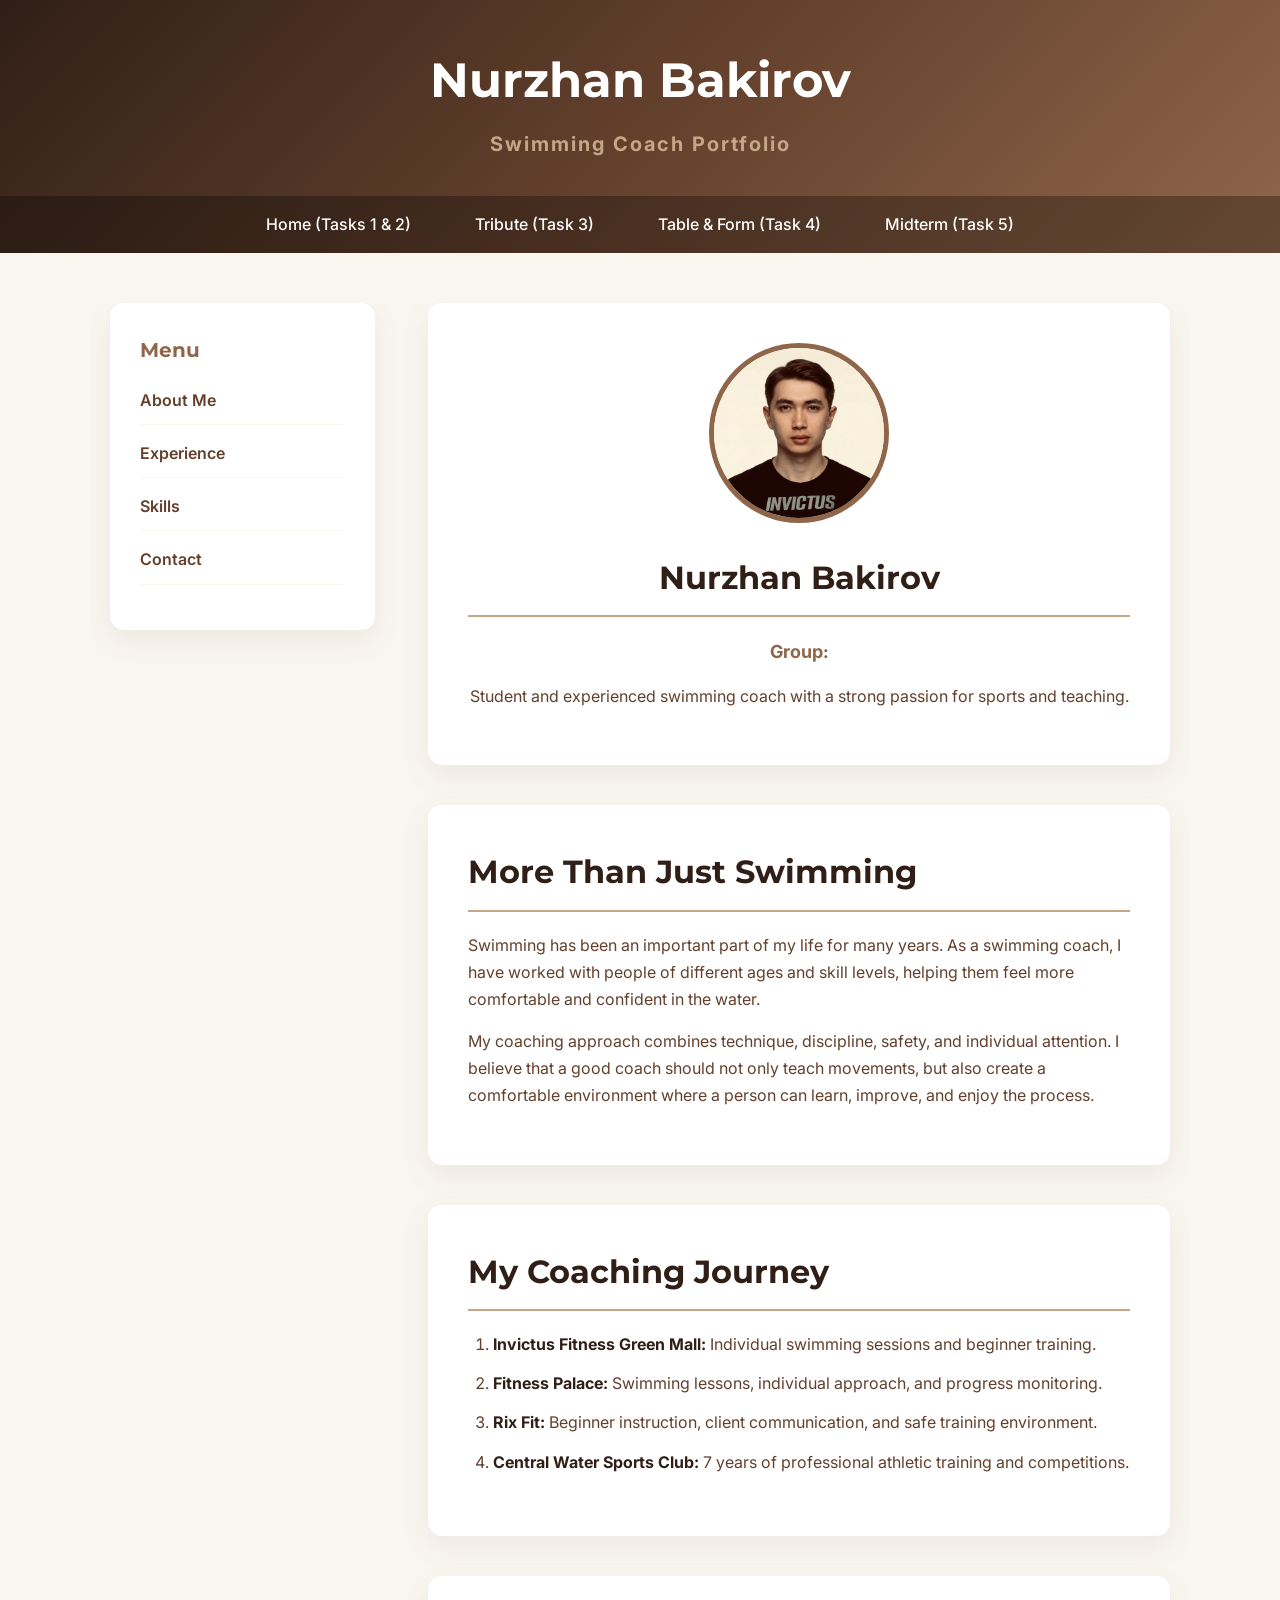
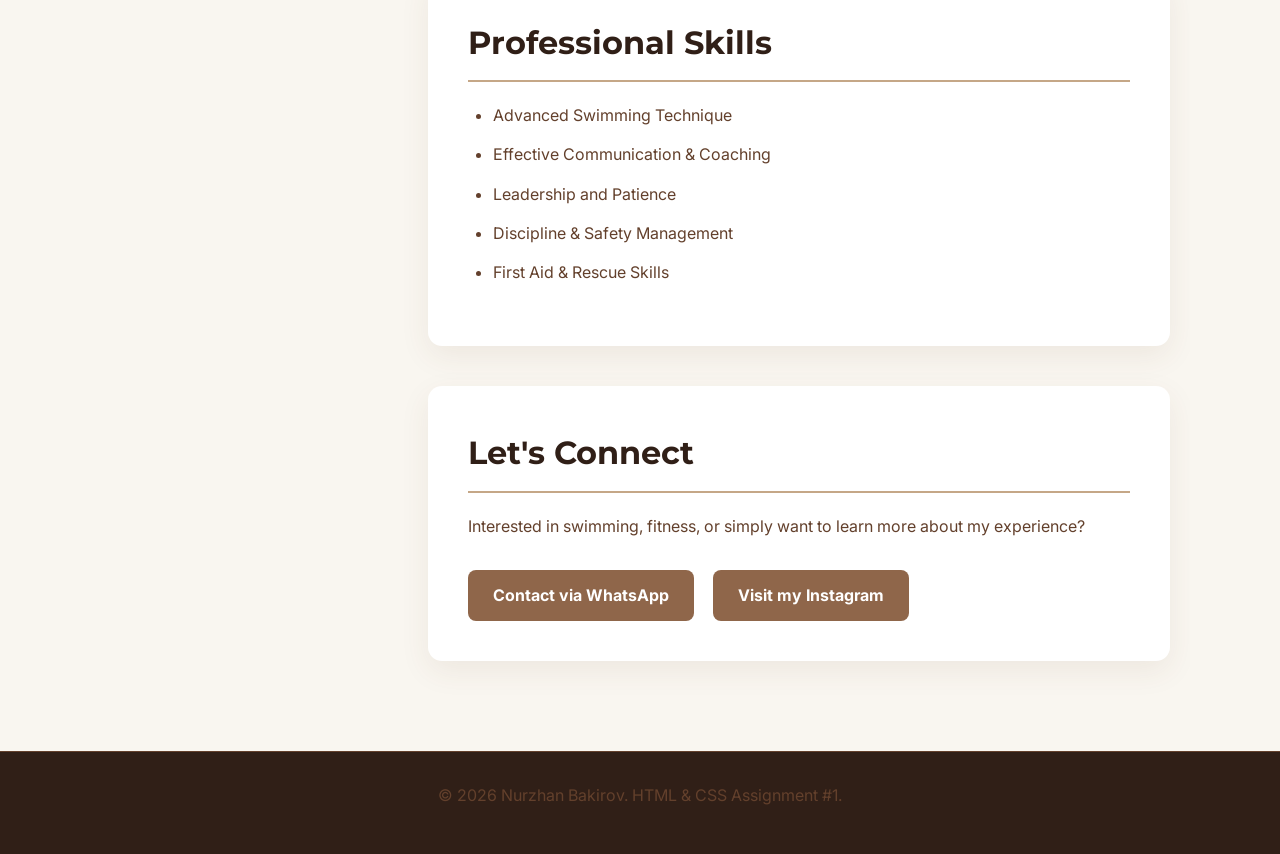
==== index.html @ d2626f7f "Add files via upload" ====
<!DOCTYPE html>
<html lang="en">
<head>
    <meta charset="UTF-8">
    <meta name="viewport" content="width=device-width, initial-scale=1.0">
    <title>Nurzhan Bakirov | Swimming Coach</title>
    
    <link rel="preconnect" href="https://fonts.googleapis.com">
    <link rel="preconnect" href="https://fonts.gstatic.com" crossorigin>
    <link href="https://fonts.googleapis.com/css2?family=Inter:wght@400;500;600;700&family=Montserrat:wght@600;700;800&display=swap" rel="stylesheet">
    
    <link rel="stylesheet" href="styles.css">
</head>
<body>

    <header class="header">
        <h1>Nurzhan Bakirov</h1>
        <p class="subtitle">Swimming Coach Portfolio</p>
        
        <nav class="navbar">
            <a href="index.html">Home (Tasks 1 & 2)</a>
            <!-- Ссылка ведет в правильную папку -->
            <a href="exercise1/index.html">Tribute (Task 3)</a>
            <a href="table.html">Table & Form (Task 4)</a>
            <a href="midterm.html">Midterm (Task 5)</a>
        </nav>
    </header>

    <div class="layout-container">

        <div class="sidebar">
            <h3>Menu</h3>
            <ul class="sidebar-menu">
                <li><a href="#about">About Me</a></li>
                <li><a href="#experience">Experience</a></li>
                <li><a href="#skills">Skills</a></li>
                <li><a href="#contact">Contact</a></li>
            </ul>
        </div>

        <div class="main-content">

            <div id="profile-card">
                <img src="trainer.jpg" alt="Nurzhan Bakirov - Swimming Coach" class="profile-img">
                <h2>Nurzhan Bakirov</h2>
                <p class="profile-group"><strong>Group:</strong> <SE-2524></p>
                <p>Student and experienced swimming coach with a strong passion for sports and teaching.</p>
            </div>

            <div id="about" class="section">
                <h2>More Than Just Swimming</h2>
                <p>Swimming has been an important part of my life for many years. As a swimming coach, I have worked with people of different ages and skill levels, helping them feel more comfortable and confident in the water.</p>
                <p>My coaching approach combines technique, discipline, safety, and individual attention. I believe that a good coach should not only teach movements, but also create a comfortable environment where a person can learn, improve, and enjoy the process.</p>
            </div>

            <div id="experience" class="section">
                <h2>My Coaching Journey</h2>
                <ol class="custom-list">
                    <li><strong>Invictus Fitness Green Mall:</strong> Individual swimming sessions and beginner training.</li>
                    <li><strong>Fitness Palace:</strong> Swimming lessons, individual approach, and progress monitoring.</li>
                    <li><strong>Rix Fit:</strong> Beginner instruction, client communication, and safe training environment.</li>
                    <li><strong>Central Water Sports Club:</strong> 7 years of professional athletic training and competitions.</li>
                </ol>
            </div>

            <div id="skills" class="section">
                <h2>Professional Skills</h2>
                <ul class="custom-list">
                    <li>Advanced Swimming Technique</li>
                    <li>Effective Communication & Coaching</li>
                    <li>Leadership and Patience</li>
                    <li>Discipline & Safety Management</li>
                    <li>First Aid & Rescue Skills</li>
                </ul>
            </div>

            <div id="contact" class="section">
                <h2>Let's Connect</h2>
                <p>Interested in swimming, fitness, or simply want to learn more about my experience?</p>
                <div class="links-container">
                    <a href="https://wa.me/77763016517" target="_blank" class="contact-link">Contact via WhatsApp</a>
                    <a href="https://www.instagram.com/" target="_blank" class="contact-link">Visit my Instagram</a>
                </div>
            </div>

        </div>
    </div>

    <footer class="footer">
        <p>© 2026 Nurzhan Bakirov. HTML & CSS Assignment #1.</p>
    </footer>

</body>
</html>
---- styles.css ----
* {
    box-sizing: border-box;
    margin: 0;
    padding: 0;
}

html {
    scroll-behavior: smooth;
}

body {
    font-family: 'Inter', sans-serif;
    background-color: #f9f6f0; 
    color: #301f17;
    line-height: 1.7;
}

h1, h2, h3 {
    font-family: 'Montserrat', sans-serif;
    color: #301f17; 
}

h2 {
    font-size: 32px;
    margin-bottom: 20px;
    border-bottom: 2px solid #c5a787; 
    padding-bottom: 10px;
}

p {
    font-size: 16px;
    margin-bottom: 15px;
    color: #63402c; 
}

.header {
    background: linear-gradient(135deg, #301f17 0%, #63402c 50%, #8f664a 100%);
    color: white;
    text-align: center;
    padding-top: 40px;
}

/* Header title */
.header h1 {
    color: white;
    font-size: 48px;
    margin-bottom: 0;
}

.subtitle {
    color: #c5a787; 
    letter-spacing: 2px;
    font-size: 20px;
    font-weight: 700;
    margin-bottom: 30px;
    padding: 5px;
}

.navbar {
    background-color: rgba(0, 0, 0, 0.3);
    padding: 15px 0;
    text-align: center;
}

.navbar a {
    color: white;
    text-decoration: none;
    font-weight: 500;
    margin: 0 15px;
    padding: 10px 15px;
    border-radius: 5px;
    transition: background-color 0.3s ease, color 0.3s ease;
}

.navbar a:hover {
    color: #301f17;
    background-color: #c5a787;
}

.layout-container {
    max-width: 1100px;
    margin: 50px auto;
    padding: 0 20px;
    overflow: hidden; 
}

.sidebar {
    float: left;
    width: 25%;
    background-color: white;
    padding: 30px;
    border-radius: 14px;
    box-shadow: 0 10px 30px rgba(99, 64, 44, 0.08); 
}

.sidebar h3 {
    margin-bottom: 20px;
    color: #8f664a;
    font-size: 20px;
}

.sidebar-menu {
    list-style: none;
}

.sidebar-menu li {
    margin-bottom: 15px;
    border-bottom: 1px solid #f9f6f0;
    padding-bottom: 10px;
}

.sidebar-menu a {
    text-decoration: none;
    color: #63402c;
    font-weight: 600;
    transition: color 0.3s;
}

.sidebar-menu a:hover {
    color: #ac8764;
}

.main-content {
    float: right;
    width: 70%;
}

#profile-card {
    background-color: white;
    padding: 40px;
    border-radius: 14px;
    box-shadow: 0 10px 30px rgba(99, 64, 44, 0.08);
    text-align: center;
    margin-bottom: 40px;
}

.profile-img {
    max-width: 180px;
    border-radius: 50%;
    border: 5px solid #8f664a;
    margin-bottom: 20px;
}

.profile-group {
    color: #8f664a;
    font-size: 18px;
}

.section {
    background-color: white;
    padding: 40px;
    border-radius: 14px;
    box-shadow: 0 10px 30px rgba(99, 64, 44, 0.08);
    margin-bottom: 40px;
}

.custom-list {
    padding-left: 25px;
    margin-bottom: 20px;
    color: #63402c;
}

.custom-list li {
    margin-bottom: 12px;
}

.custom-list strong {
    color: #301f17;
}

.links-container {
    margin-top: 30px;
}

.contact-link {
    display: inline-block;
    background-color: #8f664a;
    color: white;
    text-decoration: none;
    padding: 12px 25px;
    border-radius: 8px;
    font-weight: 700;
    margin-right: 15px;
    transition: background-color 0.3s ease, transform 0.3s ease;
}

.contact-link:hover {
    background-color: #63402c;
    color: #c5a787;
    transform: translateY(-3px);
}

.footer {
    clear: both; 
    background-color: #301f17; 
    color: #c5a787;
    text-align: center;
    padding: 30px 20px;
    border-top: 1px solid #63402c;
    margin-top: 20px;
}

/* Single column */
.single-column .section {
    width: 100%;
    max-width: 800px;
    margin: 0 auto 40px auto;
}

/* Table styles */
.custom-table {
    width: 100%;
    border-collapse: collapse;
    margin-top: 20px;
}

.custom-table th, 
.custom-table td {
    padding: 15px;
    text-align: center;
    border: 1px solid #c5a787;
}

/* Table ID */
#table-heading {
    color: #63402c;
    text-align: center;
    background-color: #f9f6f0;
    padding: 10px;
    border-radius: 8px;
}

.custom-table th {
    background-color: #63402c;
    color: white;
    font-family: 'Montserrat', sans-serif;
}

/* Alt rows */
.custom-table tbody tr:nth-child(even) {
    background-color: #f9f6f0; 
}

/* Group rows */
.table-group {
    background-color: #8f664a !important;
    color: white;
    font-weight: bold;
    text-align: center !important;
}

/* Form styles */
.custom-form {
    margin-top: 20px;
}

.form-group {
    margin-bottom: 25px;
}

.form-group label, 
.label-text {
    display: block;
    font-weight: 600;
    margin-bottom: 8px;
    color: #301f17;
}

/* Inputs */
.form-group input[type="text"],
.form-group input[type="email"],
.form-group select,
.form-group textarea {
    width: 100%;
    padding: 15px;
    font-size: 17px;
    border: 2px solid #c5a787;
    border-radius: 8px;
    font-family: 'Inter', sans-serif;
    color: #301f17;
    background-color: #fdfdfd;
    box-sizing: border-box;
    margin-top: 5px;
    transition: border-color 0.3s ease, box-shadow 0.3s ease;
}

/* Focus */
.form-group input:focus,
.form-group select:focus,
.form-group textarea:focus {
    outline: none;
    border-color: #8f664a;
    box-shadow: 0 0 8px rgba(143, 102, 74, 0.3);
}

.radio-label {
    display: inline-block !important;
    margin-right: 20px;
    font-weight: normal !important;
    color: #63402c !important;
}

/* Submit btn */
.submit-btn {
    display: inline-block;
    background-color: #8f664a;
    color: white;
    border: none;
    padding: 14px 30px;
    border-radius: 8px;
    font-size: 18px;
    font-weight: 700;
    cursor: pointer;
    transition: background-color 0.3s ease, transform 0.3s ease;
    font-family: 'Inter', sans-serif;
    width: 100%;
}

.submit-btn:hover {
    background-color: #63402c;
    transform: translateY(-2px);
}
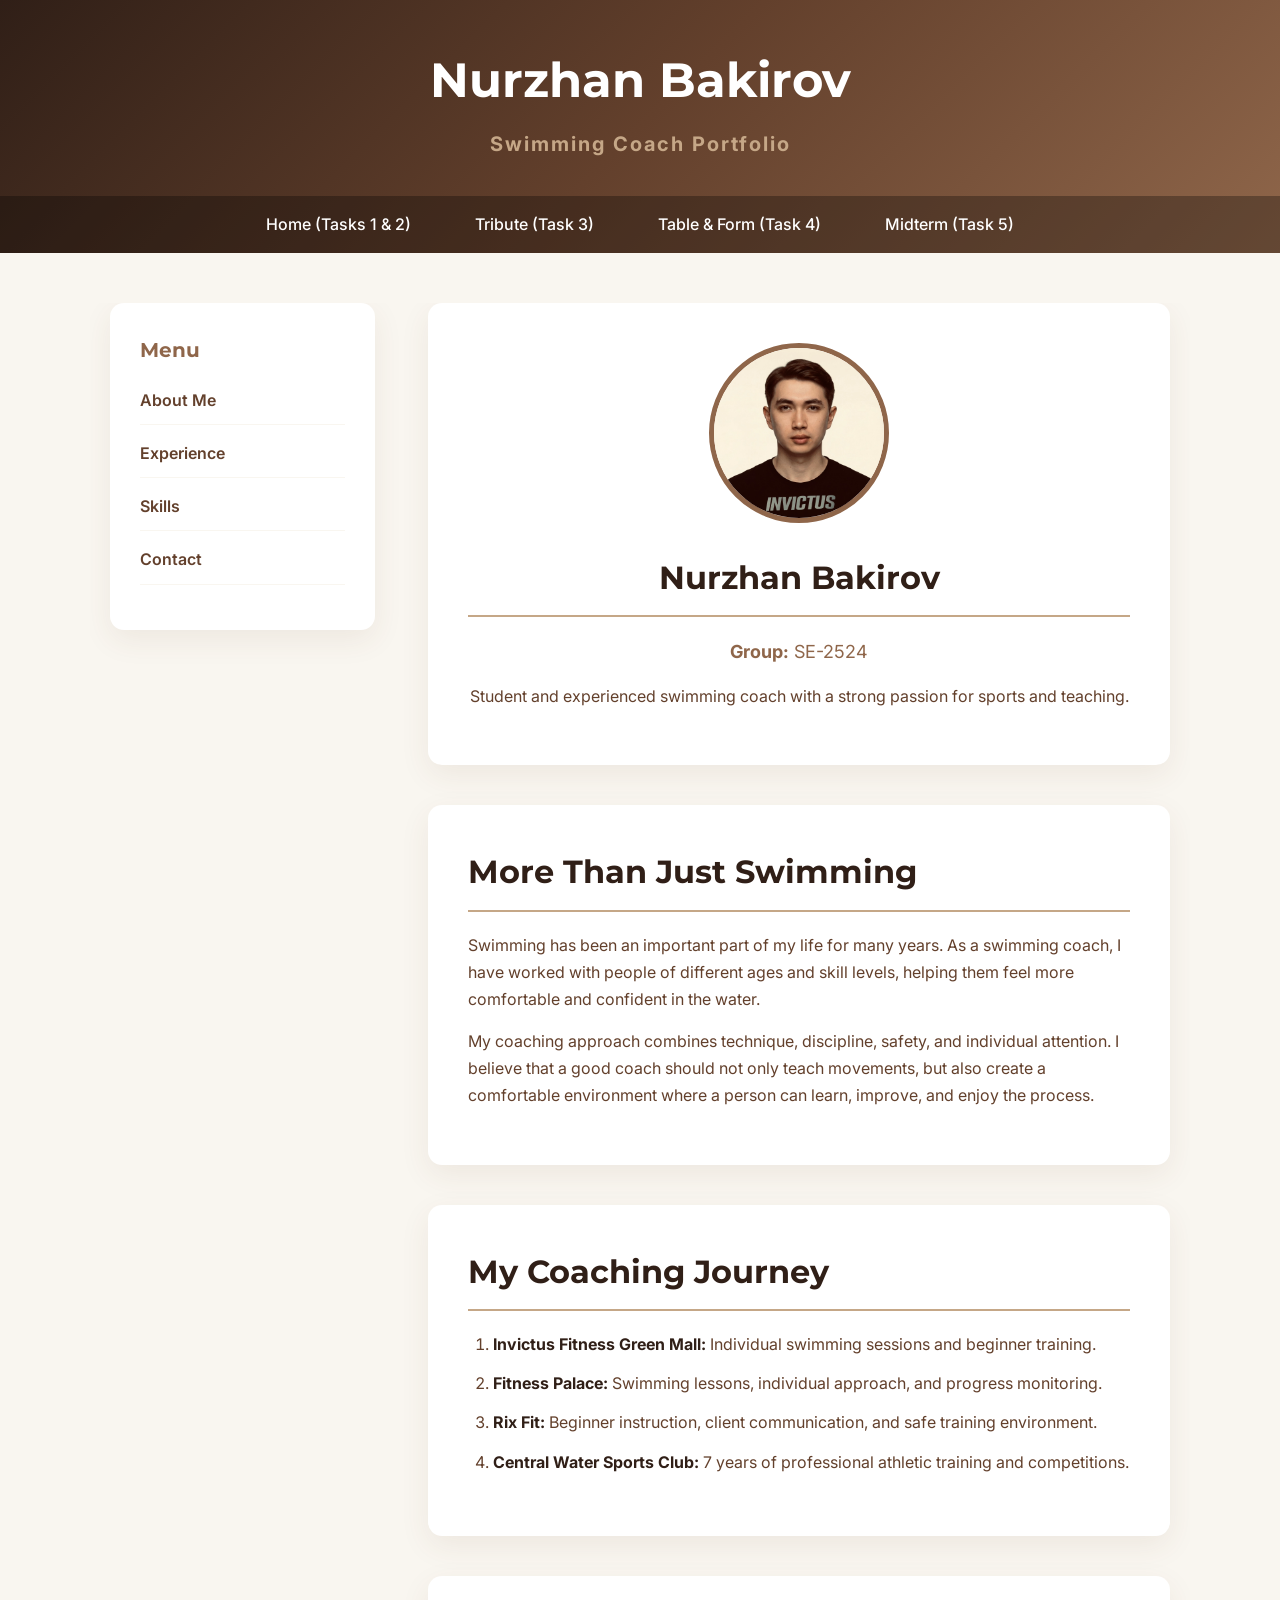
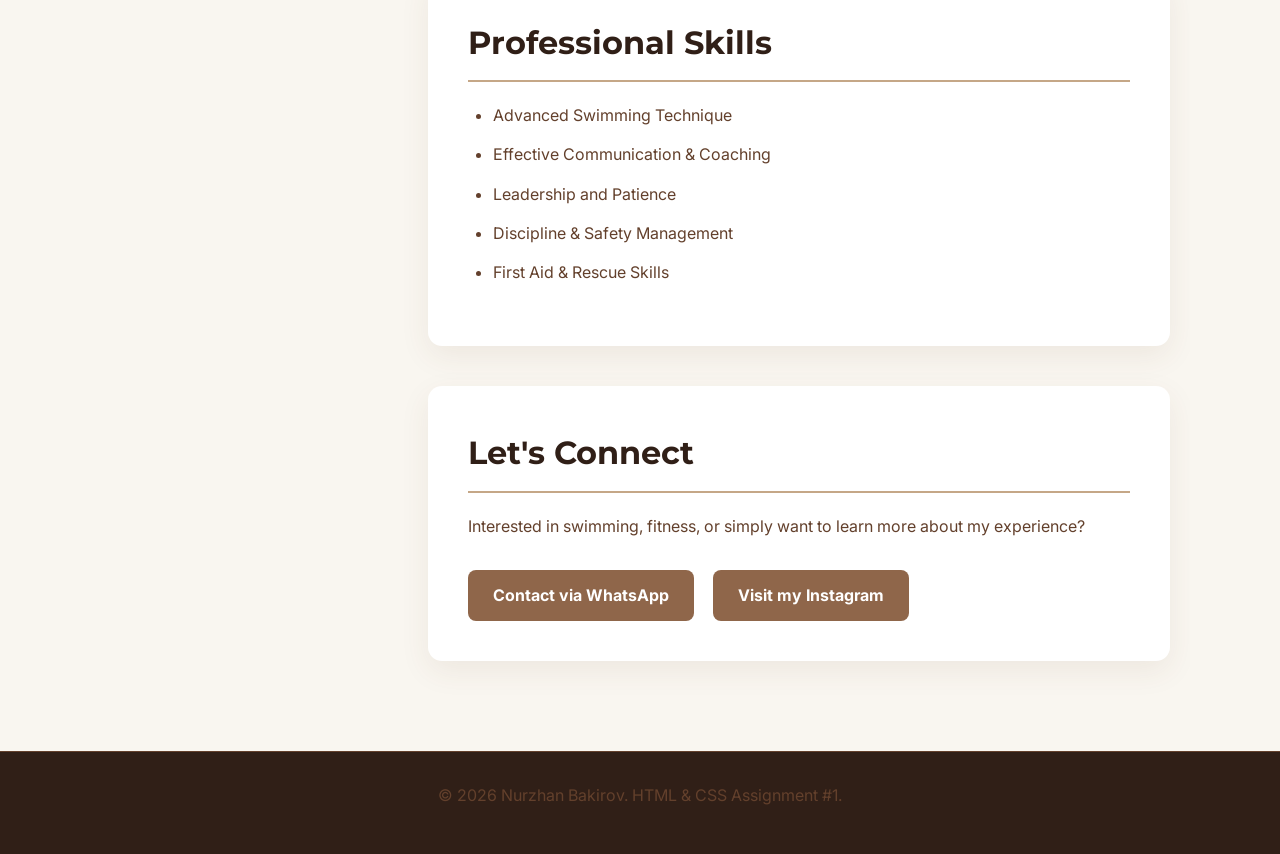
==== commit efa6d2f7: "Update index.html" ====
--- a/index.html
+++ b/index.html
@@ -43,7 +43,7 @@
             <div id="profile-card">
                 <img src="trainer.jpg" alt="Nurzhan Bakirov - Swimming Coach" class="profile-img">
                 <h2>Nurzhan Bakirov</h2>
-                <p class="profile-group"><strong>Group:</strong> <SE-2524></p>
+                <p class="profile-group"><strong>Group:</strong> SE-2524</p>
                 <p>Student and experienced swimming coach with a strong passion for sports and teaching.</p>
             </div>
 
@@ -91,4 +91,4 @@
     </footer>
 
 </body>
-</html>+</html>
